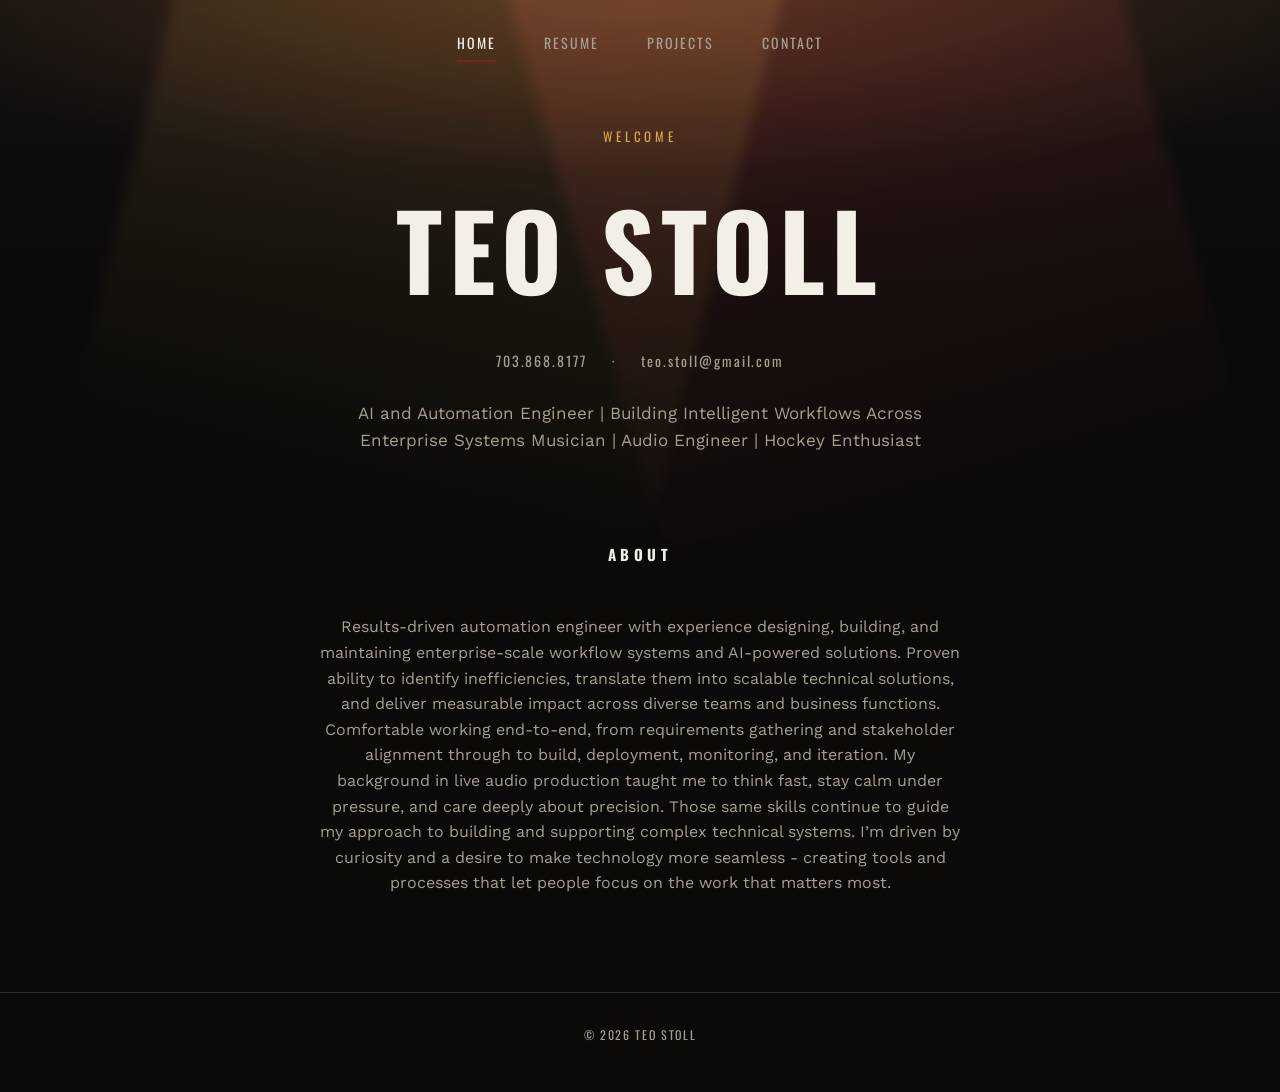
==== index.html @ d69ed20e "Fixing formatting" ====
<!DOCTYPE html>
<html lang="en">
<head>
<meta charset="UTF-8">
<meta name="viewport" content="width=device-width, initial-scale=1.0">
<title>Teo Stoll</title>
<link rel="stylesheet" href="style.css">
</head>
<body>

<div class="stage">
  <nav class="nav">
    <a href="index.html" aria-current="page">Home</a>
    <a href="resume.html">Resume</a>
    <a href="projects.html">Projects</a>
    <a href="contact.html">Contact</a>
  </nav>

  <header class="hero">
    <p class="eyebrow">Welcome</p>
    <h1>Teo Stoll</h1>
    <p class="contact-line">
      <span>703.868.8177</span>
      <span>&middot;</span>
      <span>teo.stoll@gmail.com</span>
    </p>
    <p class="lede">
      AI and Automation Engineer | Building Intelligent Workflows Across Enterprise Systems
      Musician | Audio Engineer | Hockey Enthusiast 
    </p>
  </header>
</div>

<main class="section">
  <h2 class="section-title">About</h2>
  <p style="color: var(--paper-dim); text-align: center; max-width: 640px; margin: 0 auto;">
    Results-driven automation engineer with experience designing, building, and maintaining enterprise-scale workflow systems and AI-powered solutions. Proven ability to identify inefficiencies, translate them into scalable technical solutions, and deliver measurable impact across diverse teams and business functions. Comfortable working end-to-end, from requirements gathering and stakeholder alignment through to build, deployment, monitoring, and iteration. <b>  </b>

My background in live audio production taught me to think fast, stay calm under pressure, and care deeply about precision. Those same skills continue to guide my approach to building and supporting complex technical systems. I’m driven by curiosity and a desire to make technology more seamless - creating tools and processes that let people focus on the work that matters most.
  </p>
</main>

<footer>&copy; 2026 Teo Stoll</footer>

</body>
</html>
---- style.css ----
/* ============================================
   TEO STOLL — site stylesheet
   Theme: Stage / spotlight, dark ground, warm rim light
   ============================================ */

@import url('https://fonts.googleapis.com/css2?family=Oswald:wght@400;500;600;700&family=Work+Sans:wght@400;500;600&display=swap');

:root {
  --ground:      #0b0a09;
  --ground-2:    #141110;
  --ember:       #7a2323;
  --spotlight:   #d9a441;
  --paper:       #f3efe6;
  --paper-dim:   #a89e8f;
  --line:        rgba(243, 239, 230, 0.14);

  --display: 'Oswald', 'Arial Narrow', sans-serif;
  --body:    'Work Sans', -apple-system, sans-serif;

  --gutter: clamp(24px, 6vw, 96px);
}

* { box-sizing: border-box; }

html { scroll-behavior: smooth; }

body {
  margin: 0;
  background: var(--ground);
  color: var(--paper);
  font-family: var(--body);
  line-height: 1.6;
  -webkit-font-smoothing: antialiased;
}

a { color: inherit; text-decoration: none; }

img { max-width: 100%; display: block; }

::selection { background: var(--ember); color: var(--paper); }

/* ---------- Stage / spotlight backdrop ---------- */
/* Signature element: crossing beams of light rendered in pure CSS,
   standing in for a photographed stage without reusing any image asset. */

.stage {
  position: relative;
  overflow: hidden;
  background:
    radial-gradient(ellipse 120% 70% at 50% -10%, rgba(217,164,65,0.16), transparent 60%),
    radial-gradient(ellipse 80% 60% at 50% 0%, rgba(122,35,35,0.28), transparent 65%),
    linear-gradient(180deg, var(--ground-2) 0%, var(--ground) 55%);
}

.stage::before,
.stage::after {
  content: "";
  position: absolute;
  top: -20%;
  width: 46vw;
  height: 160%;
  background: linear-gradient(180deg, rgba(217,164,65,0.16), transparent 70%);
  filter: blur(6px);
  mix-blend-mode: screen;
  pointer-events: none;
}

.stage::before {
  left: 8%;
  transform: rotate(14deg);
  animation: sway-left 14s ease-in-out infinite alternate;
}

.stage::after {
  right: 6%;
  background: linear-gradient(180deg, rgba(122,35,35,0.30), transparent 72%);
  transform: rotate(-16deg);
  animation: sway-right 16s ease-in-out infinite alternate;
}

@keyframes sway-left {
  from { transform: rotate(10deg) translateX(0); }
  to   { transform: rotate(18deg) translateX(2vw); }
}
@keyframes sway-right {
  from { transform: rotate(-12deg) translateX(0); }
  to   { transform: rotate(-20deg) translateX(-2vw); }
}

@media (prefers-reduced-motion: reduce) {
  .stage::before, .stage::after { animation: none; }
}

/* ---------- Nav ---------- */

.nav {
  display: flex;
  justify-content: center;
  gap: clamp(20px, 4vw, 48px);
  padding: 32px var(--gutter) 0;
  position: relative;
  z-index: 2;
}

.nav a {
  font-family: var(--display);
  font-size: 14px;
  letter-spacing: 0.14em;
  text-transform: uppercase;
  color: var(--paper-dim);
  padding-bottom: 6px;
  border-bottom: 2px solid transparent;
  transition: color 0.2s ease, border-color 0.2s ease;
}

.nav a:hover,
.nav a:focus-visible {
  color: var(--paper);
  border-color: var(--spotlight);
}

.nav a[aria-current="page"] {
  color: var(--paper);
  border-color: var(--ember);
}

/* ---------- Hero ---------- */

.hero {
  position: relative;
  z-index: 2;
  text-align: center;
  padding: 64px var(--gutter) 88px;
}

.hero .eyebrow {
  font-family: var(--display);
  font-size: 13px;
  letter-spacing: 0.3em;
  text-transform: uppercase;
  color: var(--spotlight);
  margin: 0 0 18px;
}

.hero h1 {
  font-family: var(--display);
  font-weight: 700;
  font-size: clamp(48px, 10vw, 104px);
  letter-spacing: 0.06em;
  margin: 0;
  text-transform: uppercase;
}

.hero .contact-line {
  margin-top: 18px;
  font-family: var(--display);
  font-size: 14px;
  letter-spacing: 0.14em;
  color: var(--paper-dim);
}

.hero .contact-line span { margin: 0 10px; }

.hero p.lede {
  max-width: 620px;
  margin: 28px auto 0;
  color: var(--paper-dim);
  font-size: 17px;
}

/* ---------- Section shell ---------- */

.section {
  position: relative;
  z-index: 2;
  max-width: 900px;
  margin: 0 auto;
  padding: 0 var(--gutter) 96px;
}

.section-title {
  font-family: var(--display);
  font-size: 15px;
  letter-spacing: 0.3em;
  text-transform: uppercase;
  color: var(--paper);
  text-align: center;
  margin: 0 0 48px;
}

hr.rule {
  border: none;
  border-top: 1px solid var(--line);
  margin: 0;
}

/* ---------- Forms (contact page) ---------- */

.field-group { margin-bottom: 32px; }

.field-group label,
.field-row .field label {
  display: block;
  font-family: var(--display);
  font-size: 20px;
  letter-spacing: 0.02em;
  text-transform: uppercase;
  margin-bottom: 6px;
}

.required-tag {
  font-family: var(--body);
  font-size: 12px;
  letter-spacing: 0.08em;
  text-transform: uppercase;
  color: var(--paper-dim);
  font-weight: 600;
  margin-left: 6px;
}

.field-row {
  display: grid;
  grid-template-columns: 1fr 1fr;
  gap: 24px;
}

@media (max-width: 560px) {
  .field-row { grid-template-columns: 1fr; }
}

input[type="text"],
input[type="email"],
textarea {
  width: 100%;
  background: var(--paper);
  color: #1a1a1a;
  border: none;
  padding: 14px 16px;
  font-family: var(--body);
  font-size: 15px;
  border-radius: 1px;
}

textarea { min-height: 140px; resize: vertical; }

input:focus-visible,
textarea:focus-visible {
  outline: 3px solid var(--spotlight);
  outline-offset: 1px;
}

.submit-btn {
  display: block;
  margin: 48px auto 0;
  background: transparent;
  border: 1px solid var(--paper);
  color: var(--paper);
  font-family: var(--display);
  font-size: 15px;
  letter-spacing: 0.16em;
  text-transform: uppercase;
  padding: 16px 48px;
  cursor: pointer;
  transition: background 0.2s ease, color 0.2s ease, border-color 0.2s ease;
}

.submit-btn:hover,
.submit-btn:focus-visible {
  background: var(--spotlight);
  border-color: var(--spotlight);
  color: #1a1400;
}

.contact-details {
  text-align: center;
  margin-bottom: 56px;
  color: var(--paper-dim);
  font-family: var(--display);
  letter-spacing: 0.1em;
}

.contact-details a { color: var(--paper); }

/* ---------- Resume page ---------- */

.resume-entry {
  display: grid;
  grid-template-columns: 160px 1fr;
  gap: 24px;
  padding: 28px 0;
  border-bottom: 1px solid var(--line);
}

.resume-entry:last-child { border-bottom: none; }

.resume-entry .when {
  font-family: var(--display);
  font-size: 13px;
  letter-spacing: 0.1em;
  text-transform: uppercase;
  color: var(--spotlight);
}

.resume-entry h3 {
  font-family: var(--display);
  font-size: 20px;
  letter-spacing: 0.02em;
  margin: 0 0 4px;
  text-transform: uppercase;
}

.resume-entry .role-meta {
  color: var(--paper-dim);
  font-size: 14px;
  margin-bottom: 10px;
}

.resume-entry ul {
  margin: 0;
  padding-left: 18px;
  color: var(--paper-dim);
}

.resume-entry ul li { margin-bottom: 6px; }

@media (max-width: 560px) {
  .resume-entry { grid-template-columns: 1fr; }
}

.skills-grid {
  display: grid;
  grid-template-columns: repeat(auto-fit, minmax(160px, 1fr));
  gap: 16px;
  margin-top: 16px;
}

.skill-chip {
  border: 1px solid var(--line);
  padding: 12px 16px;
  font-family: var(--display);
  font-size: 13px;
  letter-spacing: 0.08em;
  text-transform: uppercase;
  text-align: center;
  color: var(--paper-dim);
}

/* ---------- Resume PDF embed ---------- */

.pdf-embed {
  border: 1px solid var(--line);
  background: var(--ground-2);
  height: 82vh;
  min-height: 480px;
}

.pdf-embed iframe {
  width: 100%;
  height: 100%;
  border: 0;
}

.pdf-fallback-note {
  text-align: center;
  color: var(--paper-dim);
  font-size: 13px;
  margin: 16px 0 0;
}

/* ---------- Projects page ---------- */

.project-grid {
  display: grid;
  grid-template-columns: repeat(auto-fit, minmax(260px, 1fr));
  gap: 28px;
}

.project-card {
  border: 1px solid var(--line);
  padding: 28px;
  transition: border-color 0.2s ease, transform 0.2s ease;
}

.project-card:hover {
  border-color: var(--spotlight);
  transform: translateY(-3px);
}

.project-card .tag {
  font-family: var(--display);
  font-size: 12px;
  letter-spacing: 0.14em;
  text-transform: uppercase;
  color: var(--spotlight);
  margin-bottom: 10px;
  display: block;
}

.project-card h3 {
  font-family: var(--display);
  font-size: 22px;
  text-transform: uppercase;
  margin: 0 0 10px;
}

.project-card p {
  color: var(--paper-dim);
  font-size: 15px;
  margin: 0 0 16px;
}

.project-card .links a {
  font-family: var(--display);
  font-size: 13px;
  letter-spacing: 0.08em;
  text-transform: uppercase;
  border-bottom: 1px solid var(--spotlight);
  padding-bottom: 2px;
  margin-right: 18px;
}

/* ---------- Footer ---------- */

footer {
  position: relative;
  z-index: 2;
  text-align: center;
  padding: 32px var(--gutter) 48px;
  border-top: 1px solid var(--line);
  color: var(--paper-dim);
  font-family: var(--display);
  font-size: 12px;
  letter-spacing: 0.14em;
  text-transform: uppercase;
}
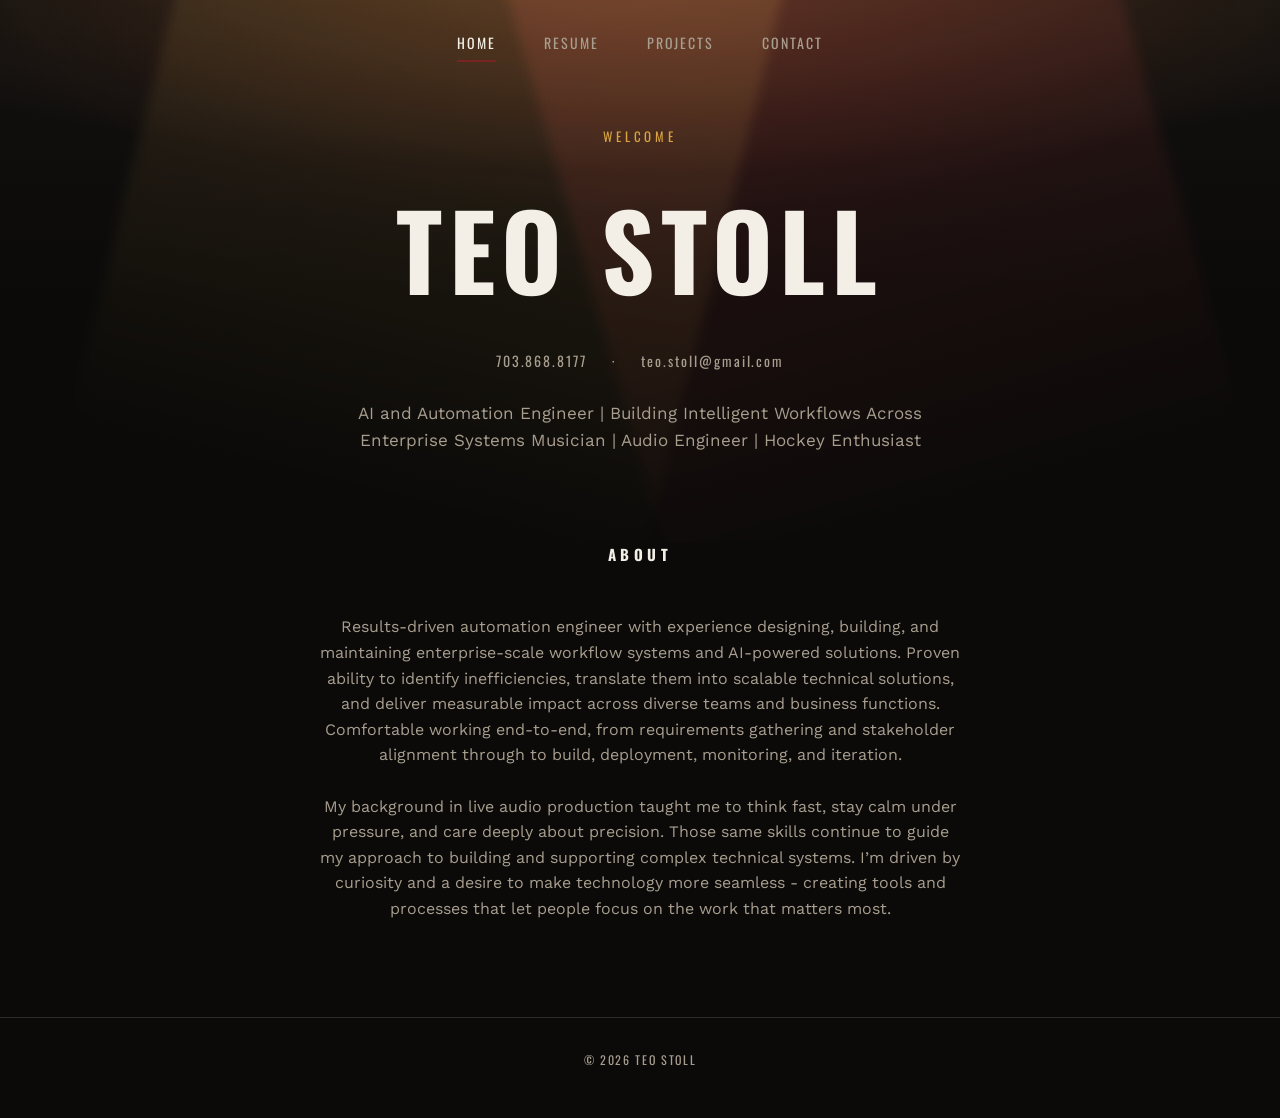
==== commit 13e2526a: "Fixed Formatting and Coming Soon" ====
--- a/index.html
+++ b/index.html
@@ -34,7 +34,7 @@
 <main class="section">
   <h2 class="section-title">About</h2>
   <p style="color: var(--paper-dim); text-align: center; max-width: 640px; margin: 0 auto;">
-    Results-driven automation engineer with experience designing, building, and maintaining enterprise-scale workflow systems and AI-powered solutions. Proven ability to identify inefficiencies, translate them into scalable technical solutions, and deliver measurable impact across diverse teams and business functions. Comfortable working end-to-end, from requirements gathering and stakeholder alignment through to build, deployment, monitoring, and iteration. <b>  </b>
+    Results-driven automation engineer with experience designing, building, and maintaining enterprise-scale workflow systems and AI-powered solutions. Proven ability to identify inefficiencies, translate them into scalable technical solutions, and deliver measurable impact across diverse teams and business functions. Comfortable working end-to-end, from requirements gathering and stakeholder alignment through to build, deployment, monitoring, and iteration. <br> <br>
 
 My background in live audio production taught me to think fast, stay calm under pressure, and care deeply about precision. Those same skills continue to guide my approach to building and supporting complex technical systems. I’m driven by curiosity and a desire to make technology more seamless - creating tools and processes that let people focus on the work that matters most.
   </p>
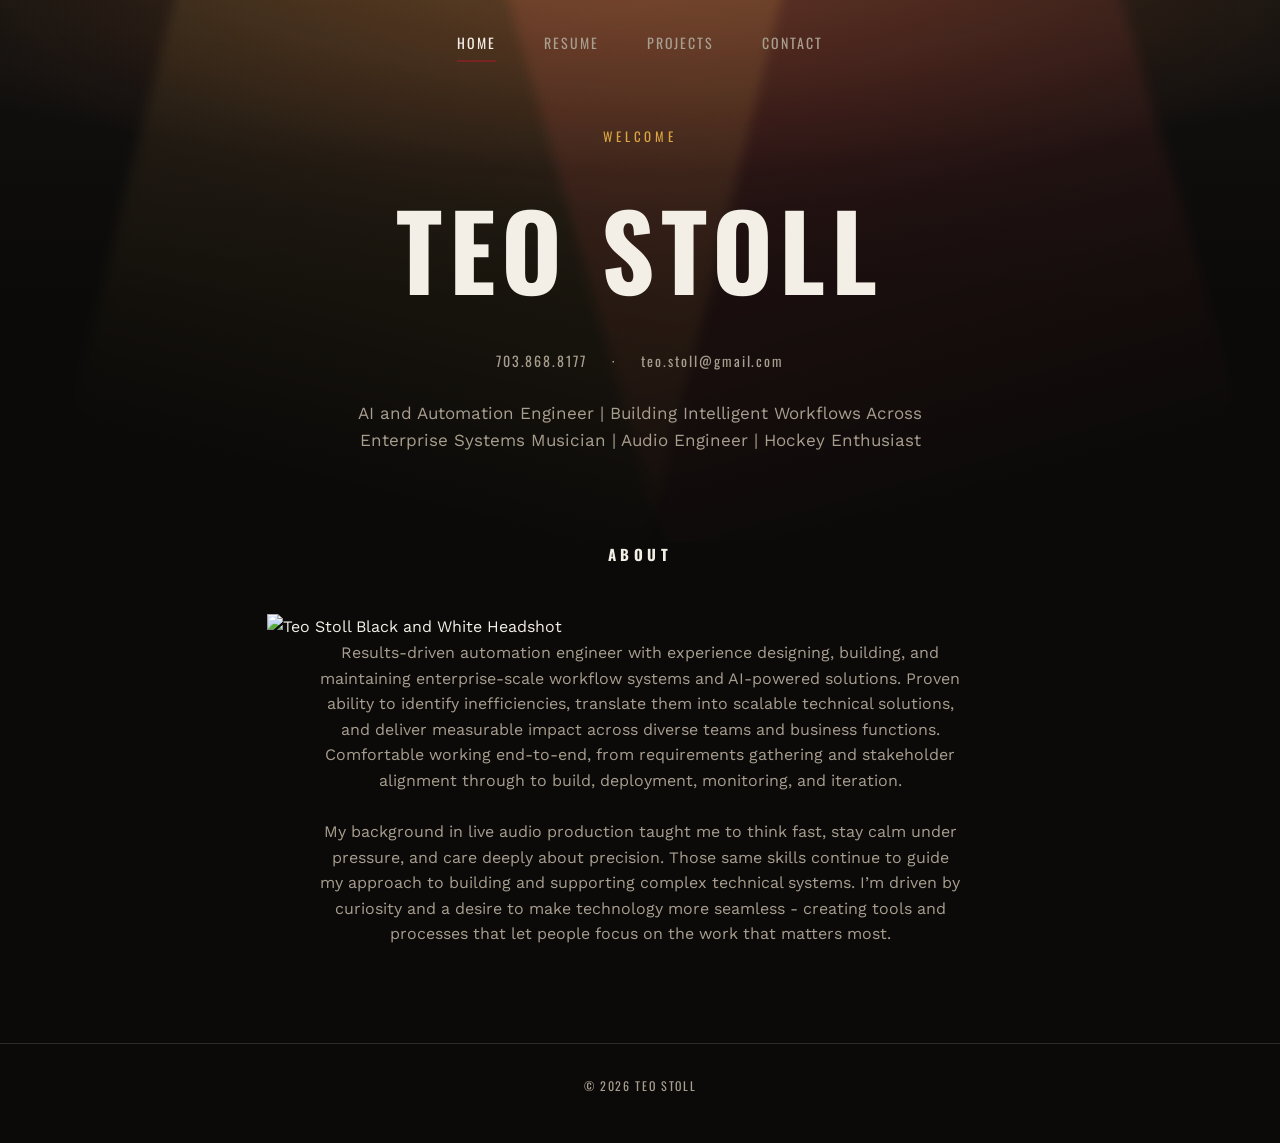
==== commit 96a5c933: "Added Headshot" ====
--- a/index.html
+++ b/index.html
@@ -33,6 +33,7 @@
 
 <main class="section">
   <h2 class="section-title">About</h2>
+  <img src="headshot.jpg" alt="Teo Stoll Black and White Headshot">
   <p style="color: var(--paper-dim); text-align: center; max-width: 640px; margin: 0 auto;">
     Results-driven automation engineer with experience designing, building, and maintaining enterprise-scale workflow systems and AI-powered solutions. Proven ability to identify inefficiencies, translate them into scalable technical solutions, and deliver measurable impact across diverse teams and business functions. Comfortable working end-to-end, from requirements gathering and stakeholder alignment through to build, deployment, monitoring, and iteration. <br> <br>
 
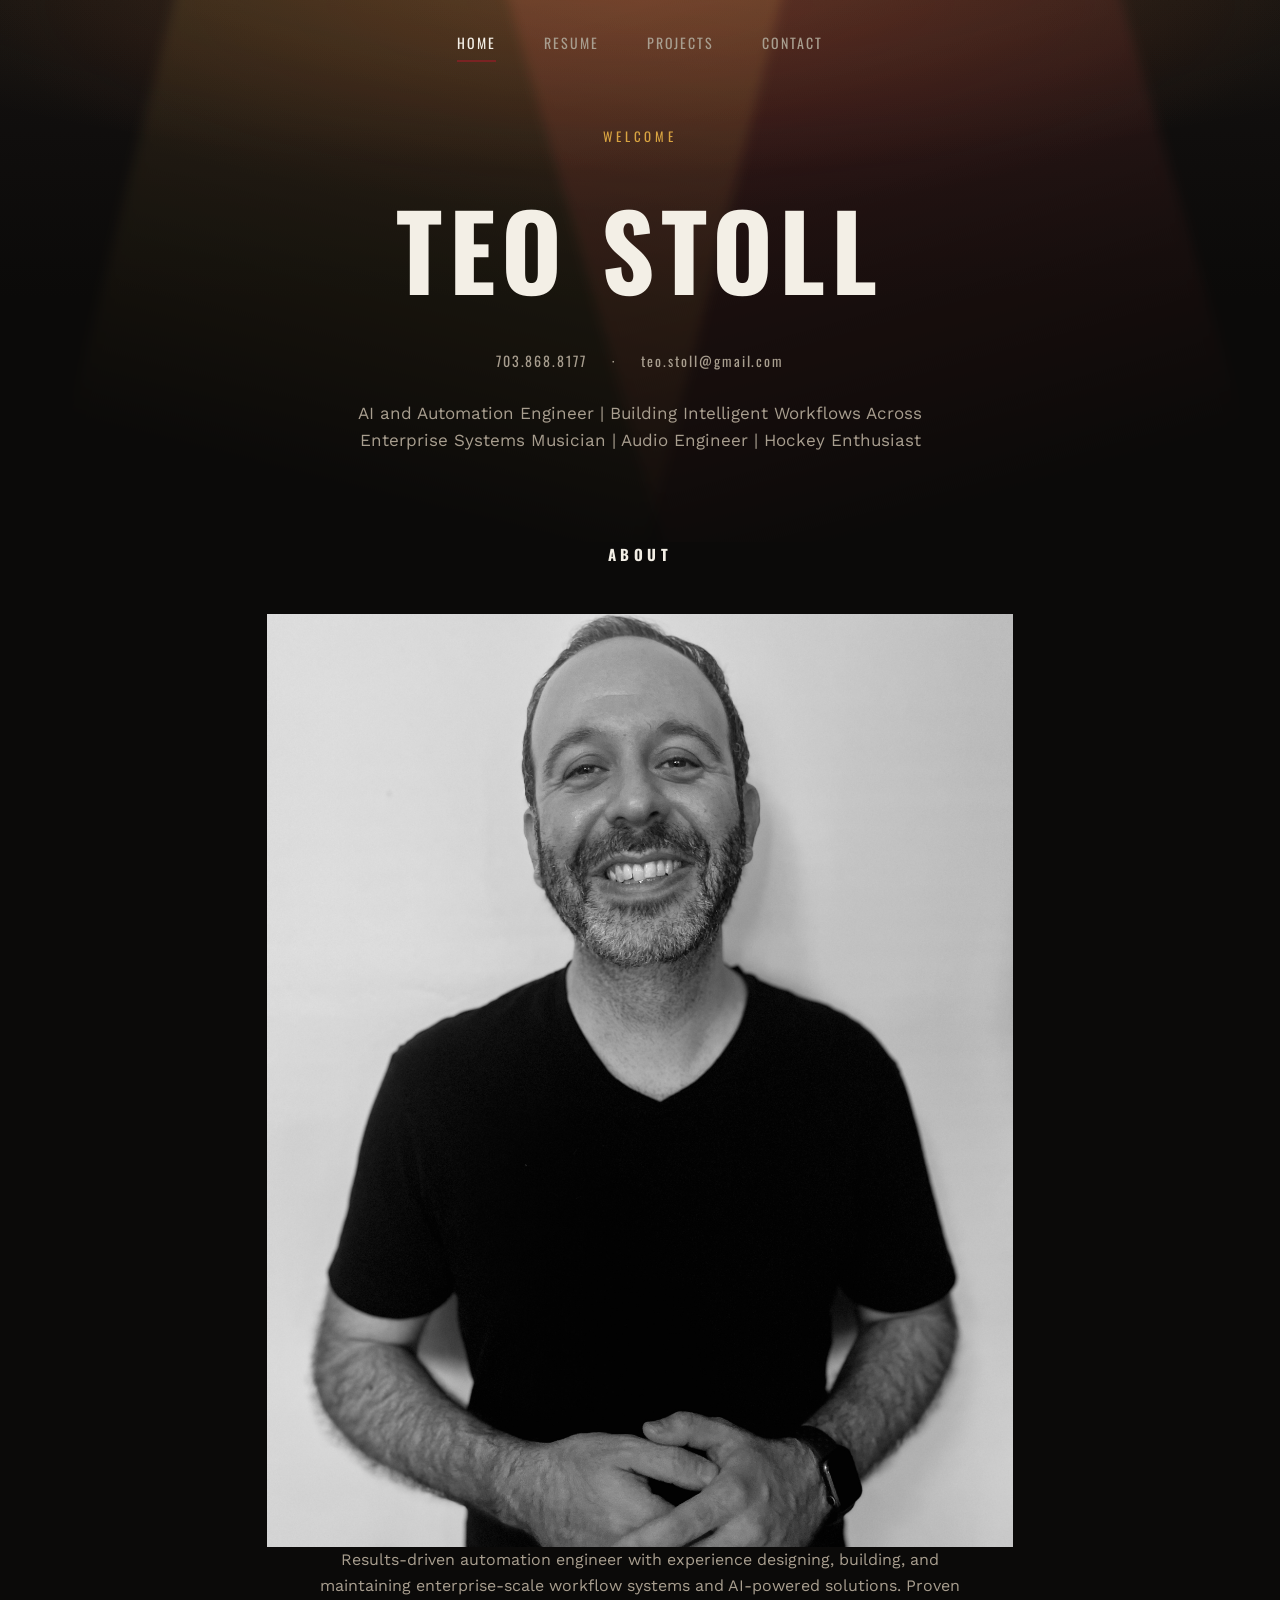
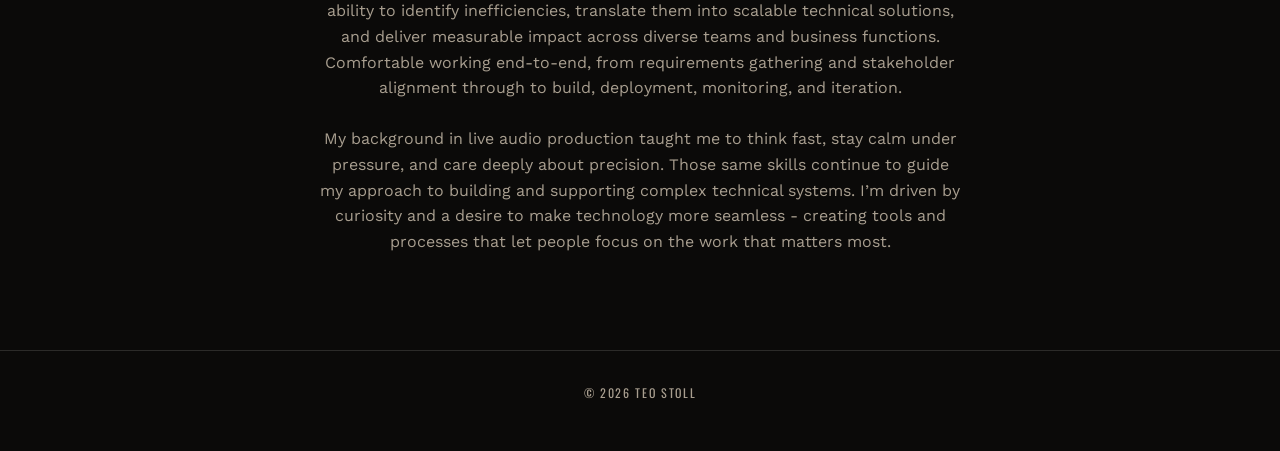
==== commit e3276f29: "Fixed ref" ====
--- a/index.html
+++ b/index.html
@@ -33,7 +33,7 @@
 
 <main class="section">
   <h2 class="section-title">About</h2>
-  <img src="headshot.jpg" alt="Teo Stoll Black and White Headshot">
+  <img src="headshot.jpeg" alt="Teo Stoll Black and White Headshot">
   <p style="color: var(--paper-dim); text-align: center; max-width: 640px; margin: 0 auto;">
     Results-driven automation engineer with experience designing, building, and maintaining enterprise-scale workflow systems and AI-powered solutions. Proven ability to identify inefficiencies, translate them into scalable technical solutions, and deliver measurable impact across diverse teams and business functions. Comfortable working end-to-end, from requirements gathering and stakeholder alignment through to build, deployment, monitoring, and iteration. <br> <br>
 
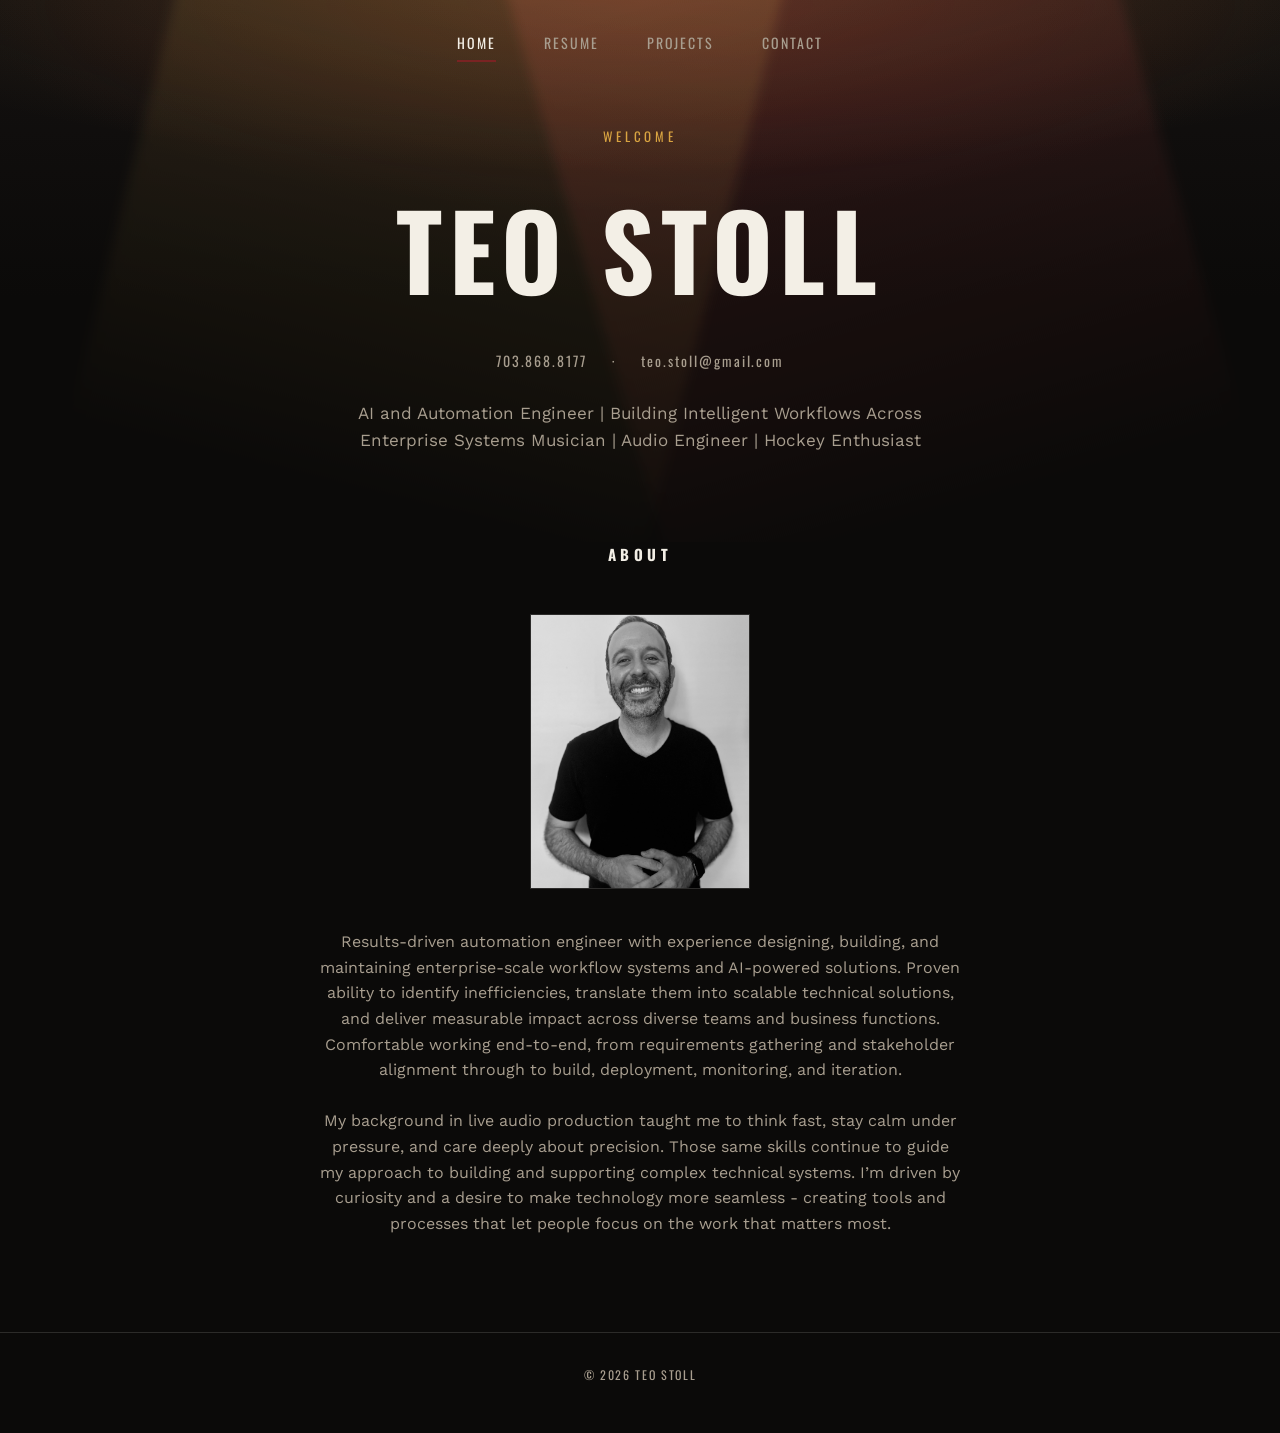
==== commit df8f8813: "Fixing headshot formatting" ====
--- a/index.html
+++ b/index.html
@@ -33,15 +33,15 @@
 
 <main class="section">
   <h2 class="section-title">About</h2>
-  <img src="headshot.jpeg" alt="Teo Stoll Black and White Headshot">
+  <img src="headshot.jpeg" alt="Teo Stoll Black and White Headshot" class="headshot">
   <p style="color: var(--paper-dim); text-align: center; max-width: 640px; margin: 0 auto;">
     Results-driven automation engineer with experience designing, building, and maintaining enterprise-scale workflow systems and AI-powered solutions. Proven ability to identify inefficiencies, translate them into scalable technical solutions, and deliver measurable impact across diverse teams and business functions. Comfortable working end-to-end, from requirements gathering and stakeholder alignment through to build, deployment, monitoring, and iteration. <br> <br>
-
+ 
 My background in live audio production taught me to think fast, stay calm under pressure, and care deeply about precision. Those same skills continue to guide my approach to building and supporting complex technical systems. I’m driven by curiosity and a desire to make technology more seamless - creating tools and processes that let people focus on the work that matters most.
   </p>
 </main>
-
+ 
 <footer>&copy; 2026 Teo Stoll</footer>
-
+ 
 </body>
 </html>
--- a/style.css
+++ b/style.css
@@ -168,6 +168,20 @@
   font-size: 17px;
 }
 
+/* ---------- Headshot (About section) ---------- */
+
+.headshot {
+  display: block;
+  width: 220px;
+  max-width: 60vw;
+  aspect-ratio: 2906 / 3632;
+  height: auto;
+  object-fit: cover;
+  margin: 0 auto 40px;
+  border: 1px solid var(--line);
+  filter: grayscale(100%);
+}
+
 /* ---------- Section shell ---------- */
 
 .section {
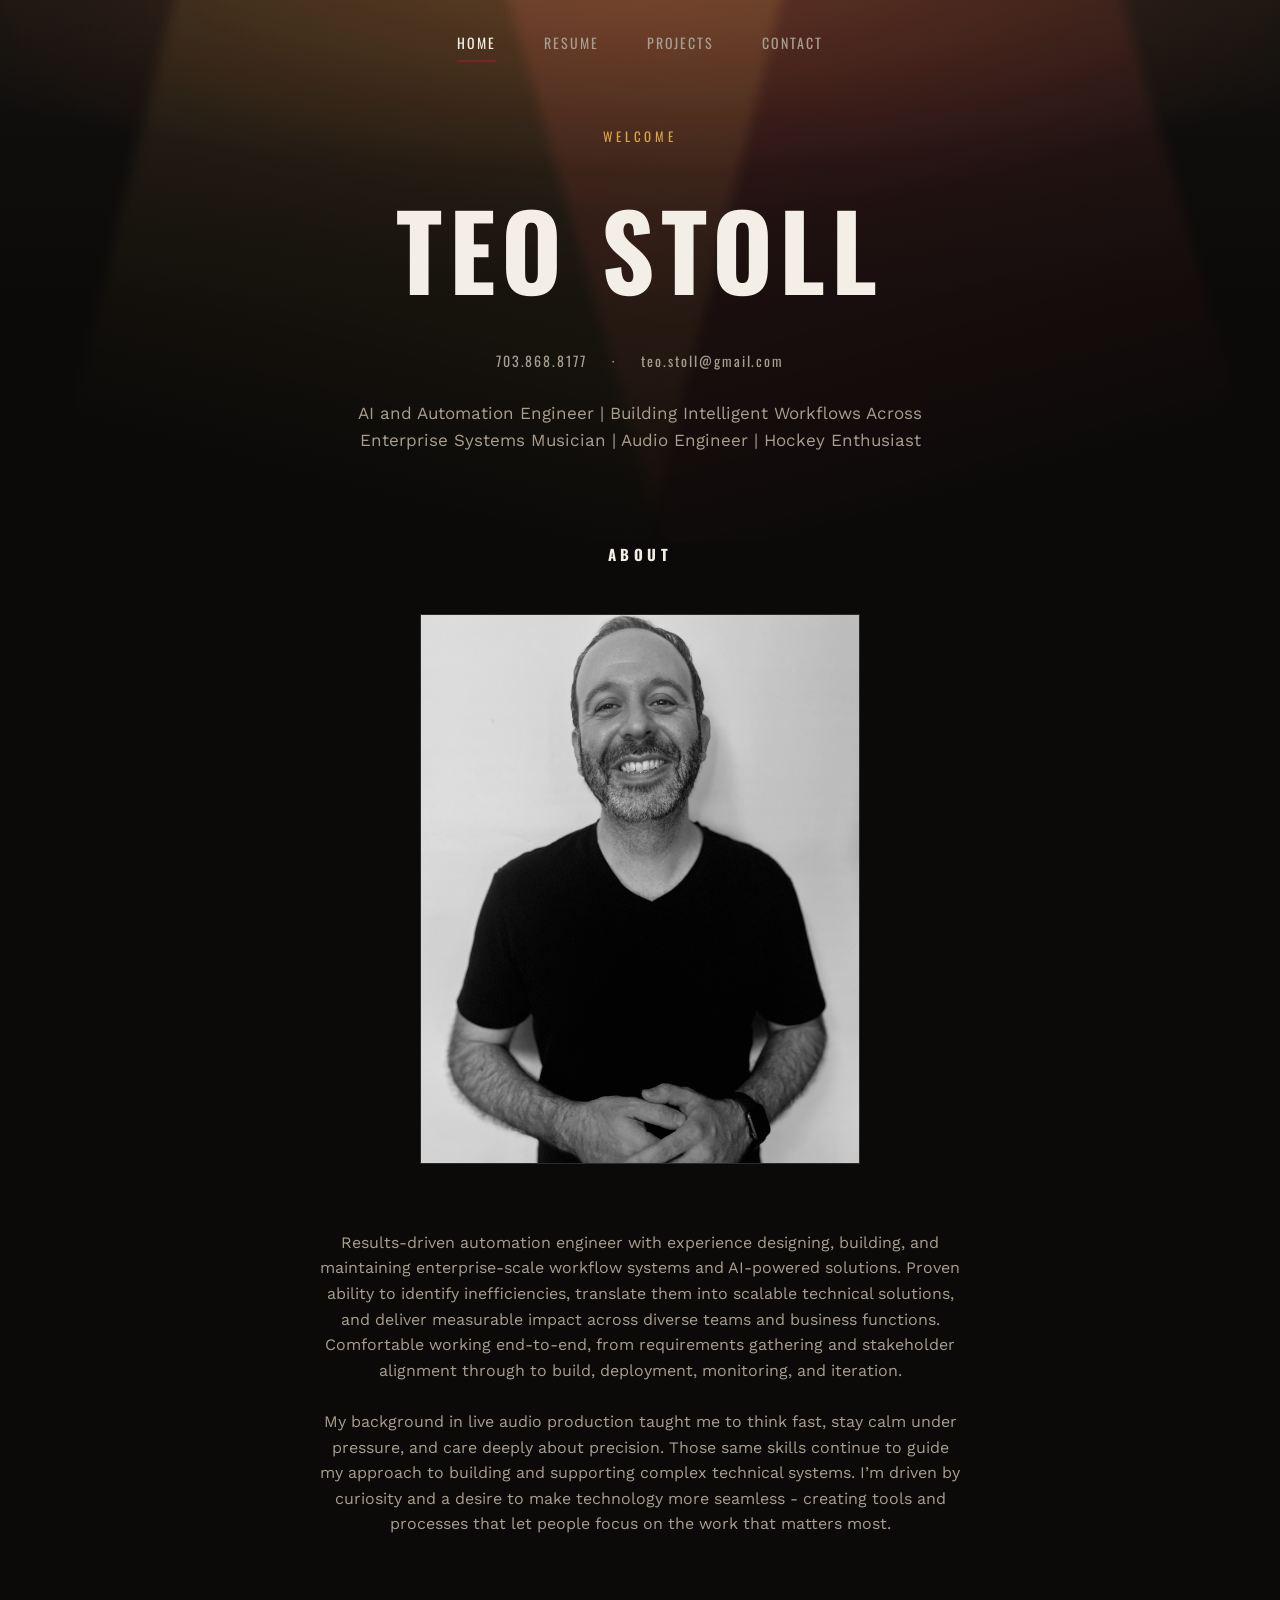
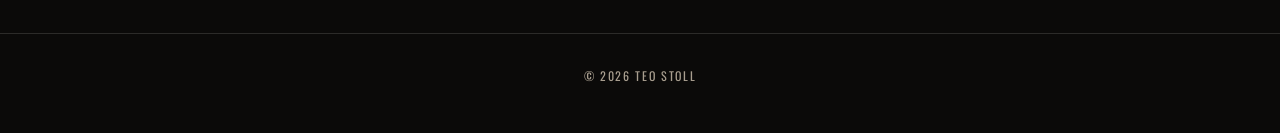
==== commit 1ad9a5a0: "More headshot fixes" ====
--- a/index.html
+++ b/index.html
@@ -33,7 +33,8 @@
 
 <main class="section">
   <h2 class="section-title">About</h2>
-  <img src="headshot.jpeg" alt="Teo Stoll Black and White Headshot" class="headshot">
+  <img src="headshot.jpeg" alt="Teo Stoll Black and White Headshot" class="headshot"> 
+  <br>
   <p style="color: var(--paper-dim); text-align: center; max-width: 640px; margin: 0 auto;">
     Results-driven automation engineer with experience designing, building, and maintaining enterprise-scale workflow systems and AI-powered solutions. Proven ability to identify inefficiencies, translate them into scalable technical solutions, and deliver measurable impact across diverse teams and business functions. Comfortable working end-to-end, from requirements gathering and stakeholder alignment through to build, deployment, monitoring, and iteration. <br> <br>
  
--- a/style.css
+++ b/style.css
@@ -172,7 +172,7 @@
 
 .headshot {
   display: block;
-  width: 220px;
+  width: 440px;
   max-width: 60vw;
   aspect-ratio: 2906 / 3632;
   height: auto;
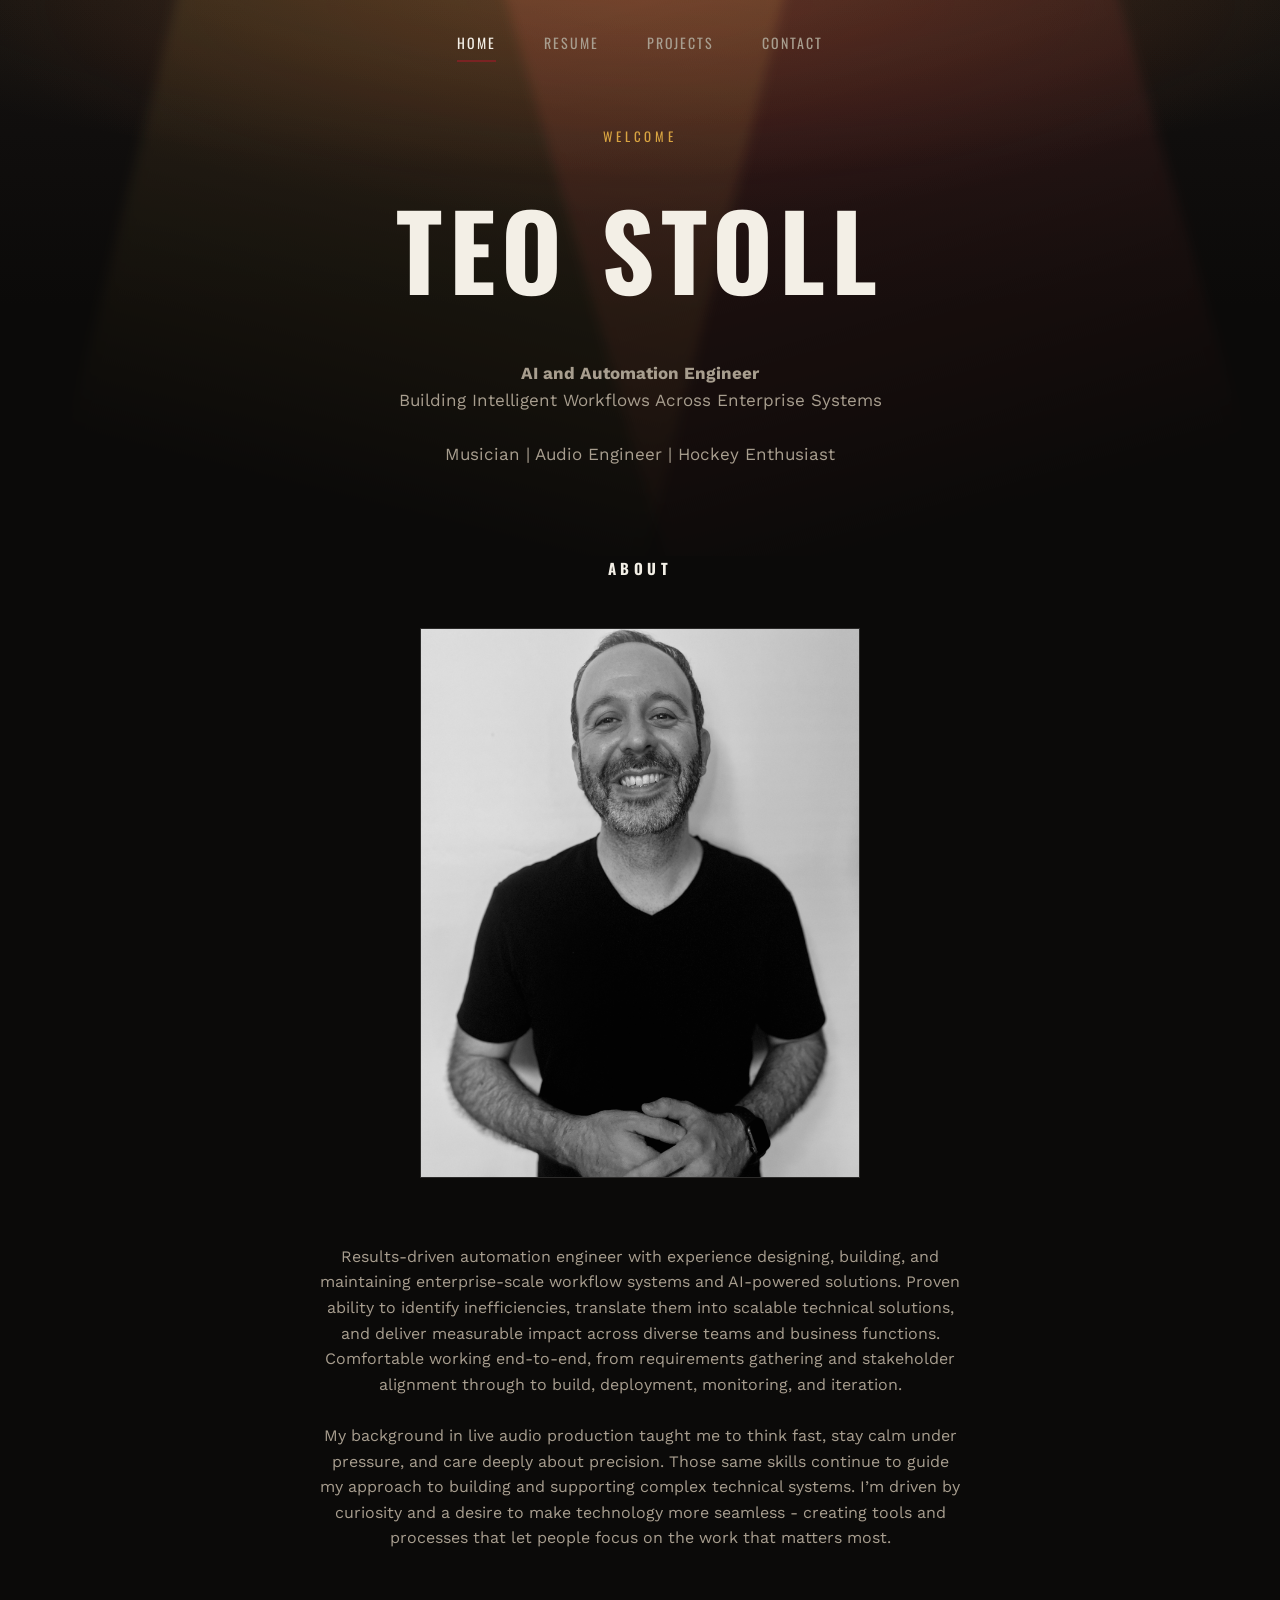
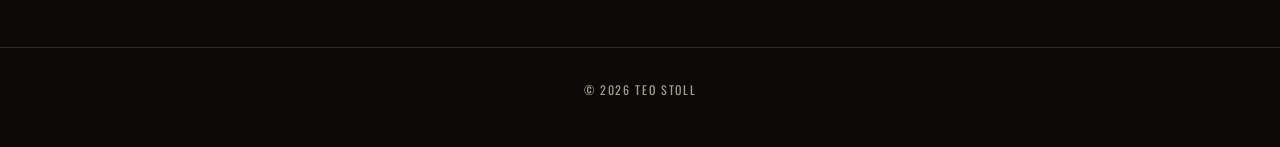
==== commit edc2b1f7: "Update index and contact formatting" ====
--- a/index.html
+++ b/index.html
@@ -19,13 +19,17 @@
   <header class="hero">
     <p class="eyebrow">Welcome</p>
     <h1>Teo Stoll</h1>
-    <p class="contact-line">
+    <!--<p class="contact-line">
       <span>703.868.8177</span>
       <span>&middot;</span>
       <span>teo.stoll@gmail.com</span>
-    </p>
+    </p>-->
     <p class="lede">
-      AI and Automation Engineer | Building Intelligent Workflows Across Enterprise Systems
+     <b>AI and Automation Engineer</b>
+     <br>
+     Building Intelligent Workflows Across Enterprise Systems
+      <br>
+      <br>
       Musician | Audio Engineer | Hockey Enthusiast 
     </p>
   </header>
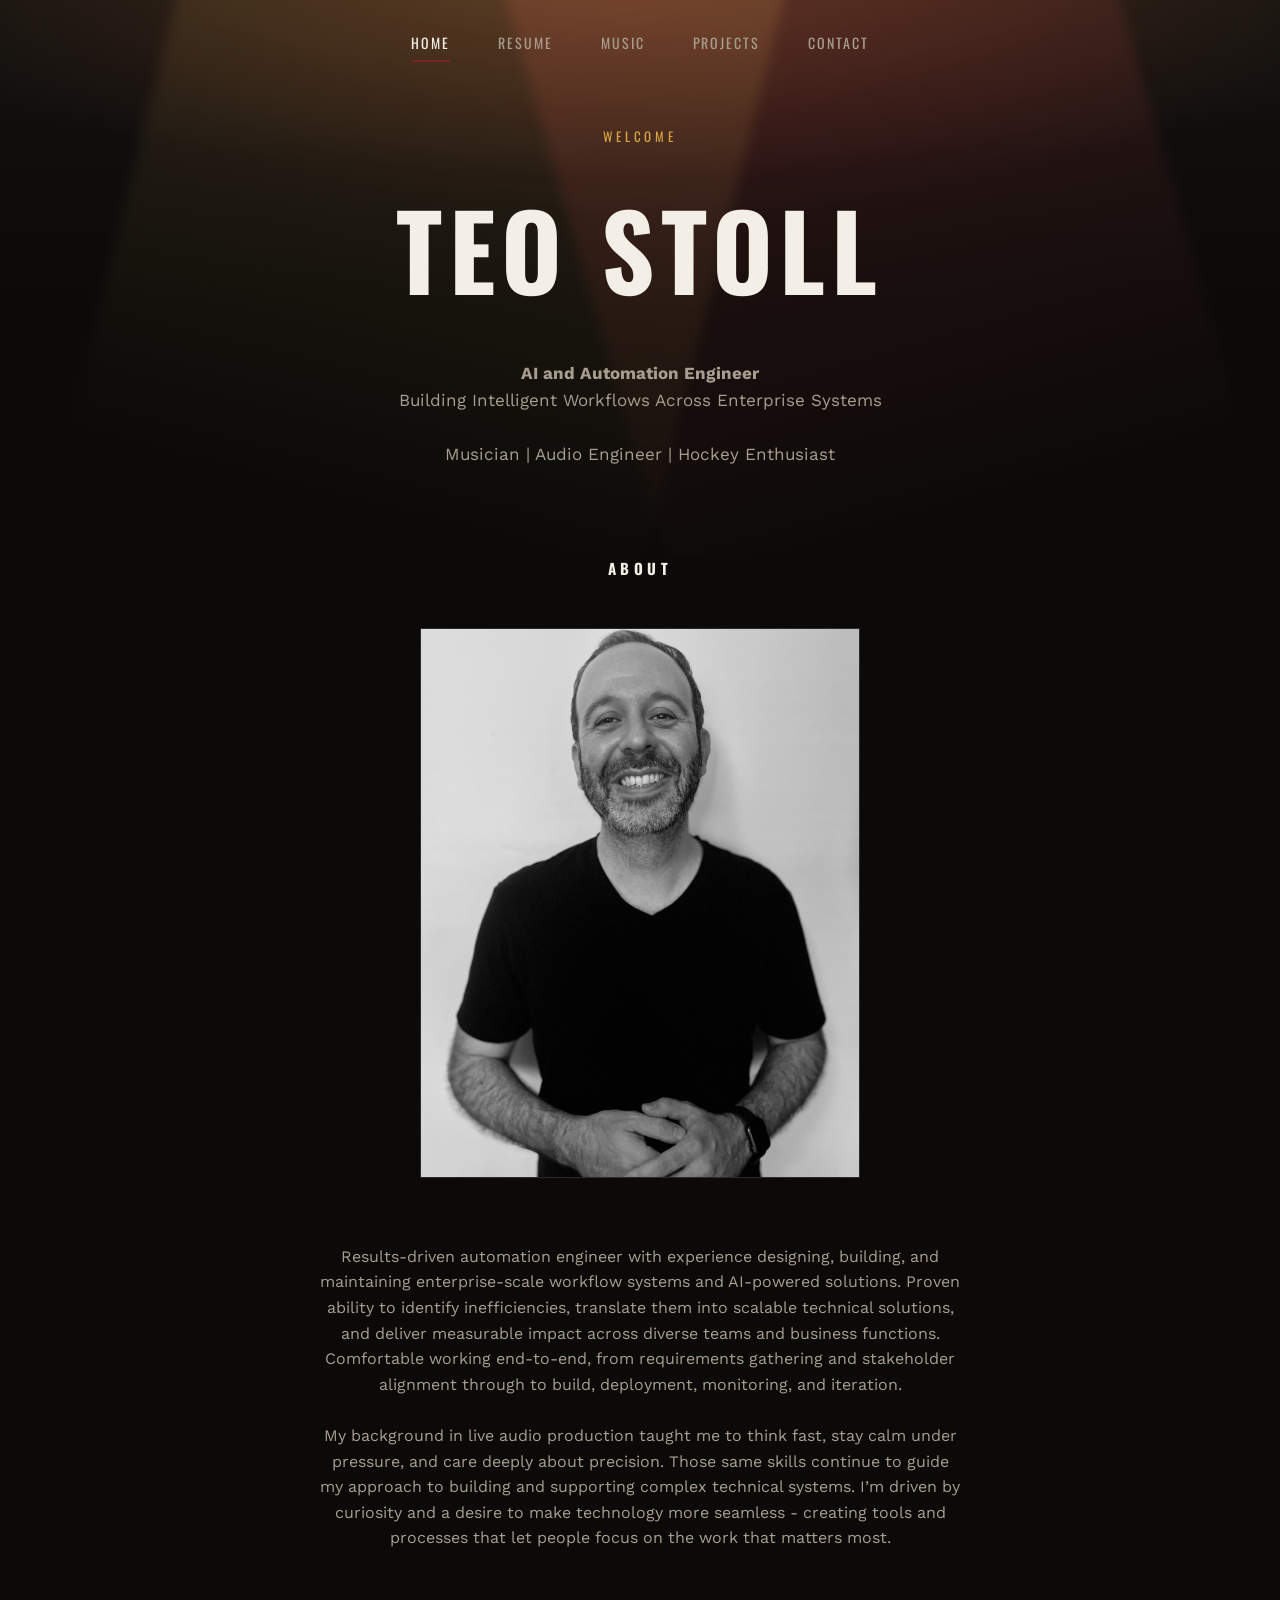
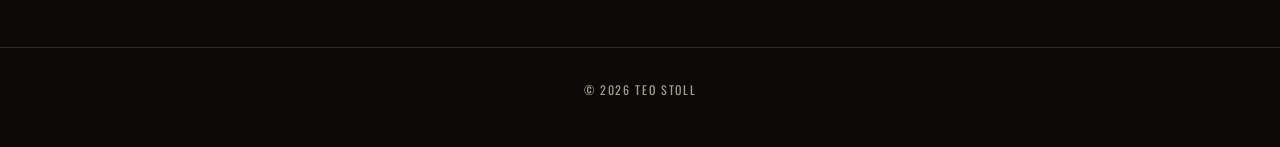
==== commit 9022a4df: "Adding Music page" ====
--- a/index.html
+++ b/index.html
@@ -12,6 +12,7 @@
   <nav class="nav">
     <a href="index.html" aria-current="page">Home</a>
     <a href="resume.html">Resume</a>
+    <a href="music.html">Music</a>    
     <a href="projects.html">Projects</a>
     <a href="contact.html">Contact</a>
   </nav>
